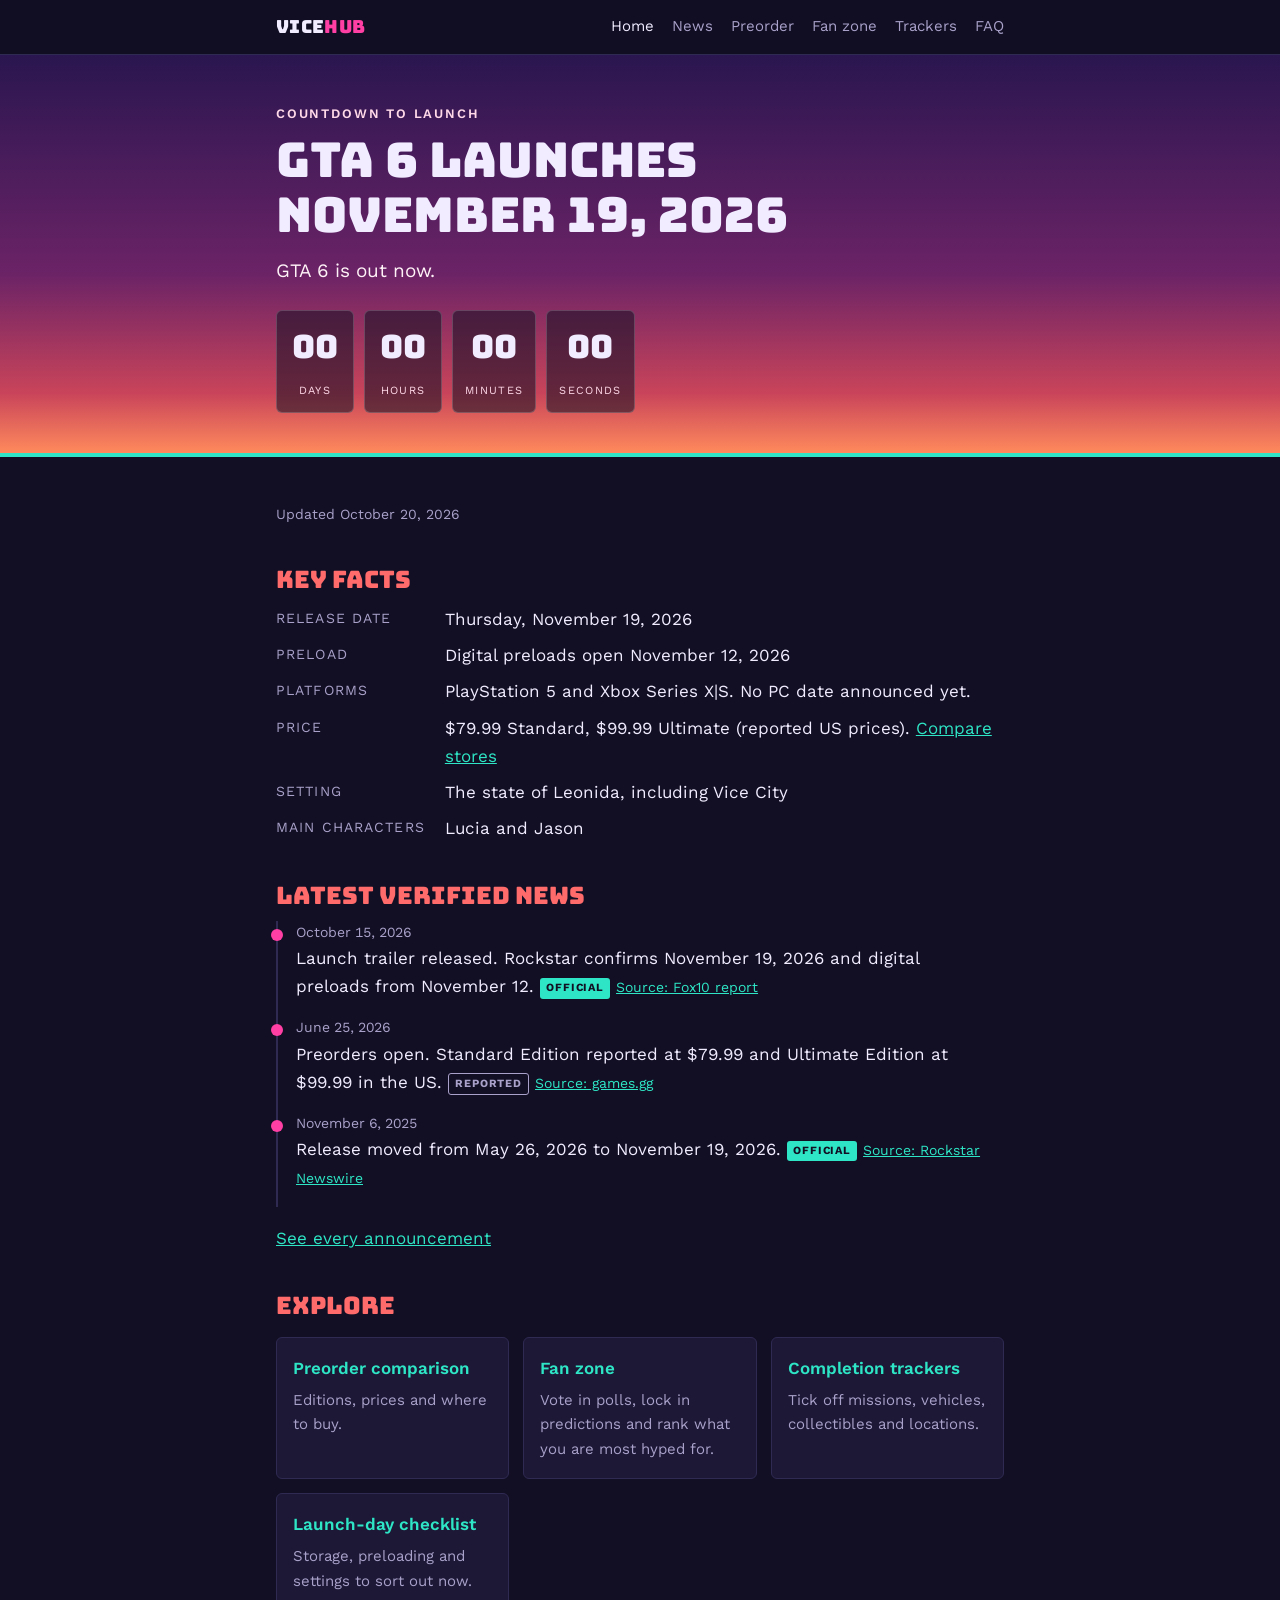
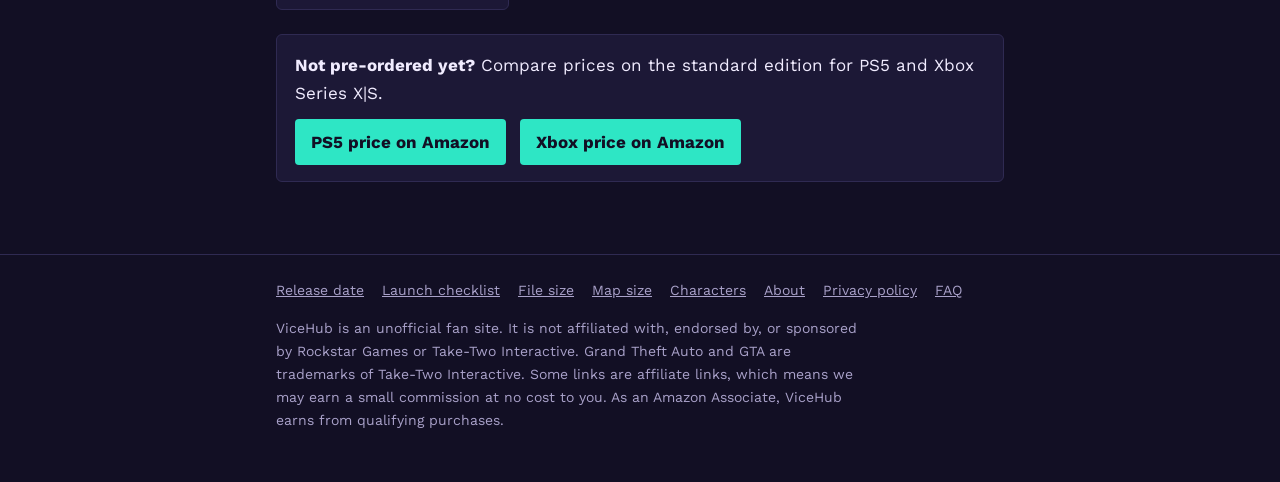
==== index.html @ 4356ebeb "Add AdSense code and ads.txt Co-Authored-By: Claude Opus 5.5 (1M context) <noreply@anthropic.com> Cl" ====
<!doctype html>
<html lang="en">
<head>
<meta charset="utf-8">
<meta name="viewport" content="width=device-width, initial-scale=1, viewport-fit=cover">
<title>GTA 6 Release Date Countdown & Launch Guide | ViceHub</title>
<meta name="description" content="GTA 6 releases November 19, 2026 on PS5 and Xbox Series X|S. Live countdown, verified news, preorder prices, fan polls and launch trackers.">
<link rel="canonical" href="https://vicehub.city/">
<meta property="og:title" content="GTA 6 Release Date Countdown & Launch Guide | ViceHub">
<meta property="og:description" content="GTA 6 releases November 19, 2026 on PS5 and Xbox Series X|S. Live countdown, verified news, preorder prices, fan polls and launch trackers.">
<meta property="og:type" content="website">
<link rel="preconnect" href="https://fonts.googleapis.com">
<link rel="stylesheet" href="https://fonts.googleapis.com/css2?family=Bungee&family=Work+Sans:wght@400;600;700&display=swap">
<link rel="stylesheet" href="style.css?v=2">
<script async src="https://pagead2.googlesyndication.com/pagead/js/adsbygoogle.js?client=ca-pub-5385328860791776" crossorigin="anonymous"></script>
</head>
<body>
<header class="top"><div class="wrap">
<a class="logo" href="index.html">Vice<span>Hub</span></a>
<nav class="nav" aria-label="Main"><a href="index.html" aria-current="page">Home</a><a href="news.html">News</a><a href="preorder.html">Preorder</a><a href="fan-zone.html">Fan zone</a><a href="trackers.html">Trackers</a><a href="faq.html">FAQ</a></nav>
</div></header>
<section class="hero"><div class="wrap">
<p class="eyebrow">Countdown to launch</p>
<h1>GTA 6 launches November 19, 2026</h1>
<p class="lede" id="cd-note">Release date, preload times, platforms and everything you should do before launch day, in one place.</p>
<ul class="countdown" aria-label="Time until launch">
<li><b id="cd-d">--</b><small>Days</small></li>
<li><b id="cd-h">--</b><small>Hours</small></li>
<li><b id="cd-m">--</b><small>Minutes</small></li>
<li><b id="cd-s">--</b><small>Seconds</small></li>
</ul>
</div></section><script>
(function () {
  var target = new Date(2026, 10, 19, 0, 0, 0); // Nov 19, 2026, midnight in the visitor's time zone
  var ids = ["d", "h", "m", "s"];
  function tick() {
    var left = Math.max(0, target - new Date());
    var v = [Math.floor(left / 864e5), Math.floor(left / 36e5) % 24, Math.floor(left / 6e4) % 60, Math.floor(left / 1e3) % 60];
    ids.forEach(function (id, i) { var el = document.getElementById("cd-" + id); if (el) el.textContent = String(v[i]).padStart(2, "0"); });
    if (left === 0) { var t = document.getElementById("cd-note"); if (t) t.textContent = "GTA 6 is out now."; }
  }
  tick(); setInterval(tick, 1000);
})();
</script>
<main><div class="wrap">
<p class="updated">Updated October 20, 2026</p>
<h2>Key facts</h2>
<dl class="facts">
<dt>Release date</dt><dd>Thursday, November 19, 2026</dd>
<dt>Preload</dt><dd>Digital preloads open November 12, 2026</dd>
<dt>Platforms</dt><dd>PlayStation 5 and Xbox Series X|S. No PC date announced yet.</dd>
<dt>Price</dt><dd>$79.99 Standard, $99.99 Ultimate (reported US prices). <a href="preorder.html">Compare stores</a></dd>
<dt>Setting</dt><dd>The state of Leonida, including Vice City</dd>
<dt>Main characters</dt><dd>Lucia and Jason</dd>
</dl>

<h2>Latest verified news</h2>
<ul class="timeline"><li><time datetime="2026-10-15">October 15, 2026</time>Launch trailer released. Rockstar confirms November 19, 2026 and digital preloads from November 12. <span class="tag tag-official">Official</span> <a class="src" href="https://www.fox10tv.com/2026/10/16/gta-6-locks-nov-19-release-date-after-delays/" rel="noopener">Source: Fox10 report</a></li><li><time datetime="2026-06-25">June 25, 2026</time>Preorders open. Standard Edition reported at $79.99 and Ultimate Edition at $99.99 in the US. <span class="tag tag-reported">Reported</span> <a class="src" href="https://games.gg/news/gta-6-release-date-preorder-ps5/" rel="noopener">Source: games.gg</a></li><li><time datetime="2025-11-06">November 6, 2025</time>Release moved from May 26, 2026 to November 19, 2026. <span class="tag tag-official">Official</span> <a class="src" href="https://www.rockstargames.com/newswire" rel="noopener">Source: Rockstar Newswire</a></li></ul>
<p><a href="news.html">See every announcement</a></p>
<h2>Explore</h2>
<ul class="cards">
<li><a href="preorder.html">Preorder comparison</a><p>Editions, prices and where to buy.</p></li>
<li><a href="fan-zone.html">Fan zone</a><p>Vote in polls, lock in predictions and rank what you are most hyped for.</p></li>
<li><a href="trackers.html">Completion trackers</a><p>Tick off missions, vehicles, collectibles and locations.</p></li>
<li><a href="launch-checklist.html">Launch-day checklist</a><p>Storage, preloading and settings to sort out now.</p></li>
</ul>
<aside class="affiliate">
<p><strong>Not pre-ordered yet?</strong> Compare prices on the standard edition for PS5 and Xbox Series X|S.</p>
<a class="btn" href="https://www.amazon.com/s?k=grand+theft+auto+vi+ps5&amp;tag=vicehub01-20" rel="sponsored nofollow noopener">PS5 price on Amazon</a>
<a class="btn" href="https://www.amazon.com/s?k=grand+theft+auto+vi+xbox+series+x&amp;tag=vicehub01-20" rel="sponsored nofollow noopener">Xbox price on Amazon</a>
</aside>
</div></main>
<footer><div class="wrap">
<nav aria-label="Footer"><a href="release-date.html">Release date</a><a href="launch-checklist.html">Launch checklist</a><a href="gta-6-file-size.html">File size</a><a href="gta-6-map-size.html">Map size</a><a href="gta-6-characters.html">Characters</a><a href="about.html">About</a><a href="privacy.html">Privacy policy</a><a href="faq.html">FAQ</a></nav>
<p>ViceHub is an unofficial fan site. It is not affiliated with, endorsed by, or sponsored by Rockstar Games or Take-Two Interactive. Grand Theft Auto and GTA are trademarks of Take-Two Interactive. Some links are affiliate links, which means we may earn a small commission at no cost to you. As an Amazon Associate, ViceHub earns from qualifying purchases.</p>
</div></footer>

</body>
</html>
---- style.css ----
/* Layout: one narrow reading column, a sticky top bar, a dusk-sky hero with a big countdown. */
:root {
  --night: #120f24;
  --panel: #1c1836;
  --line: #2f2a52;
  --text: #f1ecff;
  --muted: #a9a1c9;
  --sunset: #ff6b6b;
  --magenta: #ff3fa4;
  --palm: #2ee6c5;
  --display: "Bungee", "Arial Black", Impact, sans-serif;
  --body: "Work Sans", system-ui, -apple-system, "Segoe UI", sans-serif;
  color-scheme: dark;
}
* { box-sizing: border-box; }
html { -webkit-text-size-adjust: 100%; }
body {
  margin: 0;
  background: var(--night);
  color: var(--text);
  font: 17px/1.65 var(--body);
}
a { color: var(--palm); }
a:hover { color: var(--text); }
a:focus-visible, button:focus-visible { outline: 2px solid var(--palm); outline-offset: 3px; }
img { max-width: 100%; height: auto; }

.wrap {
  max-width: 760px;
  margin: 0 auto;
  padding-left: max(16px, env(safe-area-inset-left, 0px));
  padding-right: max(16px, env(safe-area-inset-right, 0px));
}

/* Top bar */
.top {
  position: sticky;
  top: env(safe-area-inset-top, 0px);
  z-index: 5;
  background: color-mix(in srgb, var(--night) 92%, transparent);
  backdrop-filter: blur(6px);
  border-bottom: 1px solid var(--line);
}
.top .wrap {
  display: flex; flex-wrap: wrap; align-items: center; justify-content: space-between;
  gap: 8px 20px; padding-block: 12px;
}
.logo { font-family: var(--display); font-size: 18px; color: var(--text); text-decoration: none; letter-spacing: .02em; }
.logo span { color: var(--magenta); }
.nav { display: flex; flex-wrap: wrap; gap: 4px 18px; font-size: 15px; }
.nav a { color: var(--muted); text-decoration: none; }
.nav a:hover, .nav a[aria-current="page"] { color: var(--text); }

/* Hero */
.hero {
  background: linear-gradient(180deg, #2a1650 0%, #6b2366 55%, #c9445a 85%, #ff8a5c 100%);
  border-bottom: 4px solid var(--palm);
}
.hero .wrap { padding-block: 48px 40px; }
.eyebrow { text-transform: uppercase; letter-spacing: .14em; font-size: 13px; font-weight: 600; color: #ffd9e8; margin: 0 0 8px; }
h1, h2, h3 { text-wrap: balance; line-height: 1.15; }
h1 { font-family: var(--display); font-weight: 400; font-size: clamp(30px, 6vw, 48px); margin: 0 0 12px; }
.hero p.lede { font-size: 19px; max-width: 34em; margin: 0 0 24px; color: #fff3f7; }

.countdown { display: flex; flex-wrap: wrap; gap: 10px; margin: 0; padding: 0; list-style: none; }
.countdown li {
  min-width: 78px; padding: 10px 12px; text-align: center;
  background: rgba(18, 15, 36, .55); border: 1px solid rgba(255, 255, 255, .18); border-radius: 6px;
}
.countdown b { display: block; font-family: var(--display); font-weight: 400; font-size: 32px; font-variant-numeric: tabular-nums; }
.countdown small { text-transform: uppercase; letter-spacing: .12em; font-size: 11px; color: #ffd9e8; }

/* Content */
main .wrap { padding-block: 32px 48px; }
main h2 { font-family: var(--display); font-weight: 400; font-size: 24px; color: var(--sunset); margin: 40px 0 12px; }
main h2:first-child { margin-top: 0; }
main h3 { font-size: 19px; margin: 24px 0 6px; }
p, li { max-width: 65ch; }
.updated { color: var(--muted); font-size: 14px; }

.facts { display: grid; grid-template-columns: max-content 1fr; gap: 8px 20px; margin: 0; }
.facts dt { color: var(--muted); font-size: 14px; text-transform: uppercase; letter-spacing: .08em; padding-top: 2px; }
.facts dd { margin: 0; min-width: 0; }
@media (max-width: 480px) { .facts { grid-template-columns: 1fr; gap: 2px; } .facts dd { margin-bottom: 10px; } }

.cards { display: grid; grid-template-columns: repeat(auto-fit, minmax(220px, 1fr)); gap: 14px; padding: 0; list-style: none; }
.cards li { background: var(--panel); border: 1px solid var(--line); border-radius: 6px; padding: 16px; min-width: 0; }
.cards a { font-weight: 600; text-decoration: none; }
.cards p { margin: 6px 0 0; color: var(--muted); font-size: 15px; }

.timeline { list-style: none; padding: 0; margin: 0; border-left: 2px solid var(--line); }
.timeline li { position: relative; padding: 0 0 16px 18px; }
.timeline li::before { content: ""; position: absolute; left: -7px; top: 8px; width: 12px; height: 12px; border-radius: 50%; background: var(--magenta); }
.timeline time { display: block; font-size: 14px; color: var(--muted); font-variant-numeric: tabular-nums; }

.check { list-style: none; padding: 0; }
.check li { padding-left: 30px; position: relative; margin-bottom: 10px; }
.check li::before { content: ""; position: absolute; left: 0; top: 5px; width: 16px; height: 16px; border: 2px solid var(--palm); border-radius: 3px; }

/* Ad and affiliate slots: replace the inner text with your ad code or links. */
.ad {
  margin: 28px 0; padding: 18px; text-align: center; font-size: 13px; color: var(--muted);
  border: 1px dashed var(--line); border-radius: 6px; min-height: 90px;
  display: flex; align-items: center; justify-content: center;
}
.affiliate { background: var(--panel); border: 1px solid var(--line); border-radius: 6px; padding: 16px 18px; margin: 24px 0; }
.affiliate p { margin: 0 0 6px; }
.affiliate small { color: var(--muted); }
.btn {
  display: inline-block; margin-top: 6px; padding: 9px 16px; border-radius: 4px;
  background: var(--palm); color: var(--night); font-weight: 700; text-decoration: none;
}
.btn:hover { background: var(--text); color: var(--night); }

details { border-bottom: 1px solid var(--line); padding: 12px 0; }
summary { cursor: pointer; font-weight: 600; }
details p { margin: 8px 0 0; }

footer { border-top: 1px solid var(--line); color: var(--muted); font-size: 14px; }
footer .wrap { padding-block: 24px 36px; }
footer nav { display: flex; flex-wrap: wrap; gap: 4px 18px; margin-bottom: 10px; }
footer a { color: var(--muted); }

@media (prefers-reduced-motion: reduce) { * { scroll-behavior: auto !important; transition: none !important; } }

/* News tags */
.tag { display: inline-block; font-size: 11px; font-weight: 700; text-transform: uppercase; letter-spacing: .08em; padding: 1px 6px; border-radius: 3px; vertical-align: 1px; }
.tag-official { background: var(--palm); color: var(--night); }
.tag-reported { border: 1px solid var(--muted); color: var(--muted); }
.src { font-size: 14px; }

/* Tables */
.table-scroll { overflow-x: auto; margin: 0 0 12px; }
table { width: 100%; border-collapse: collapse; font-size: 16px; }
th, td { text-align: left; padding: 10px 12px 10px 0; border-bottom: 1px solid var(--line); vertical-align: top; }
thead th { color: var(--muted); font-size: 13px; text-transform: uppercase; letter-spacing: .08em; }
.num { font-variant-numeric: tabular-nums; }
.btn-sm { margin: 0; padding: 6px 12px; font-size: 14px; white-space: nowrap; }
.note { color: var(--muted); font-size: 14px; }
.sr { position: absolute; width: 1px; height: 1px; overflow: hidden; clip: rect(0 0 0 0); white-space: nowrap; }

/* Fan zone */
.stack { display: grid; gap: 14px; }
.panel { background: var(--panel); border: 1px solid var(--line); border-radius: 6px; padding: 16px 18px; margin: 0; min-width: 0; }
.poll legend { font-weight: 700; padding: 0 4px; }
.choice { position: relative; display: flex; align-items: center; gap: 10px; padding: 8px 10px; border-radius: 4px; overflow: hidden; }
.choice label { flex: 1; cursor: pointer; position: relative; z-index: 1; }
.choice input { position: relative; z-index: 1; accent-color: var(--magenta); width: 18px; height: 18px; }
.choice .pct { position: relative; z-index: 1; color: var(--muted); font-size: 14px; }
.choice .bar { position: absolute; inset: 0 auto 0 0; width: var(--w); background: color-mix(in srgb, var(--magenta) 22%, transparent); }
form.panel label { font-weight: 600; }
input[type="number"], input[type="search"], select {
  font: inherit; color: var(--text); background: var(--night); border: 1px solid var(--line); border-radius: 4px; padding: 8px 10px; width: 100%; max-width: 360px;
}
input[type="range"] { width: 100%; max-width: 360px; accent-color: var(--magenta); }
button.btn { border: 0; cursor: pointer; font: inherit; font-weight: 700; justify-self: start; }
.rank { padding: 0; list-style: none; counter-reset: r; display: grid; gap: 8px; }
.rank li { counter-increment: r; display: flex; align-items: center; gap: 8px; background: var(--panel); border: 1px solid var(--line); border-radius: 6px; padding: 8px 10px; }
.rank li::before { content: counter(r); font-family: var(--display); color: var(--sunset); width: 1.6em; text-align: center; }
.rank-name { flex: 1; min-width: 0; }
.rank button { font: inherit; background: var(--night); color: var(--text); border: 1px solid var(--line); border-radius: 4px; width: 36px; height: 32px; cursor: pointer; }
.rank button:disabled { opacity: .35; cursor: default; }

/* Trackers */
.tabs { display: flex; flex-wrap: wrap; gap: 8px; margin: 8px 0 14px; }
.tabs button { font: inherit; font-size: 15px; background: var(--panel); color: var(--muted); border: 1px solid var(--line); border-radius: 4px; padding: 7px 12px; cursor: pointer; }
.tabs button[aria-selected="true"] { color: var(--night); background: var(--palm); border-color: var(--palm); font-weight: 700; }
.progress { height: 10px; background: var(--panel); border-radius: 5px; overflow: hidden; margin-top: 8px; }
.progress span { display: block; height: 100%; width: var(--w); background: linear-gradient(90deg, var(--magenta), var(--sunset)); }
.tlist { list-style: none; padding: 0; display: grid; gap: 6px; }
.tlist li { display: flex; gap: 12px; align-items: flex-start; padding: 10px 0; border-bottom: 1px solid var(--line); }
.tlist input { margin-top: 5px; width: 18px; height: 18px; accent-color: var(--palm); flex: none; }
.tlist label { cursor: pointer; min-width: 0; }
.tlist small { color: var(--muted); }
.tlist input:checked + label strong { text-decoration: line-through; color: var(--muted); }
.empty p { margin: 6px 0 0; color: var(--muted); }
#t-search { margin-bottom: 8px; }
.affiliate .btn { margin-right: 8px; }
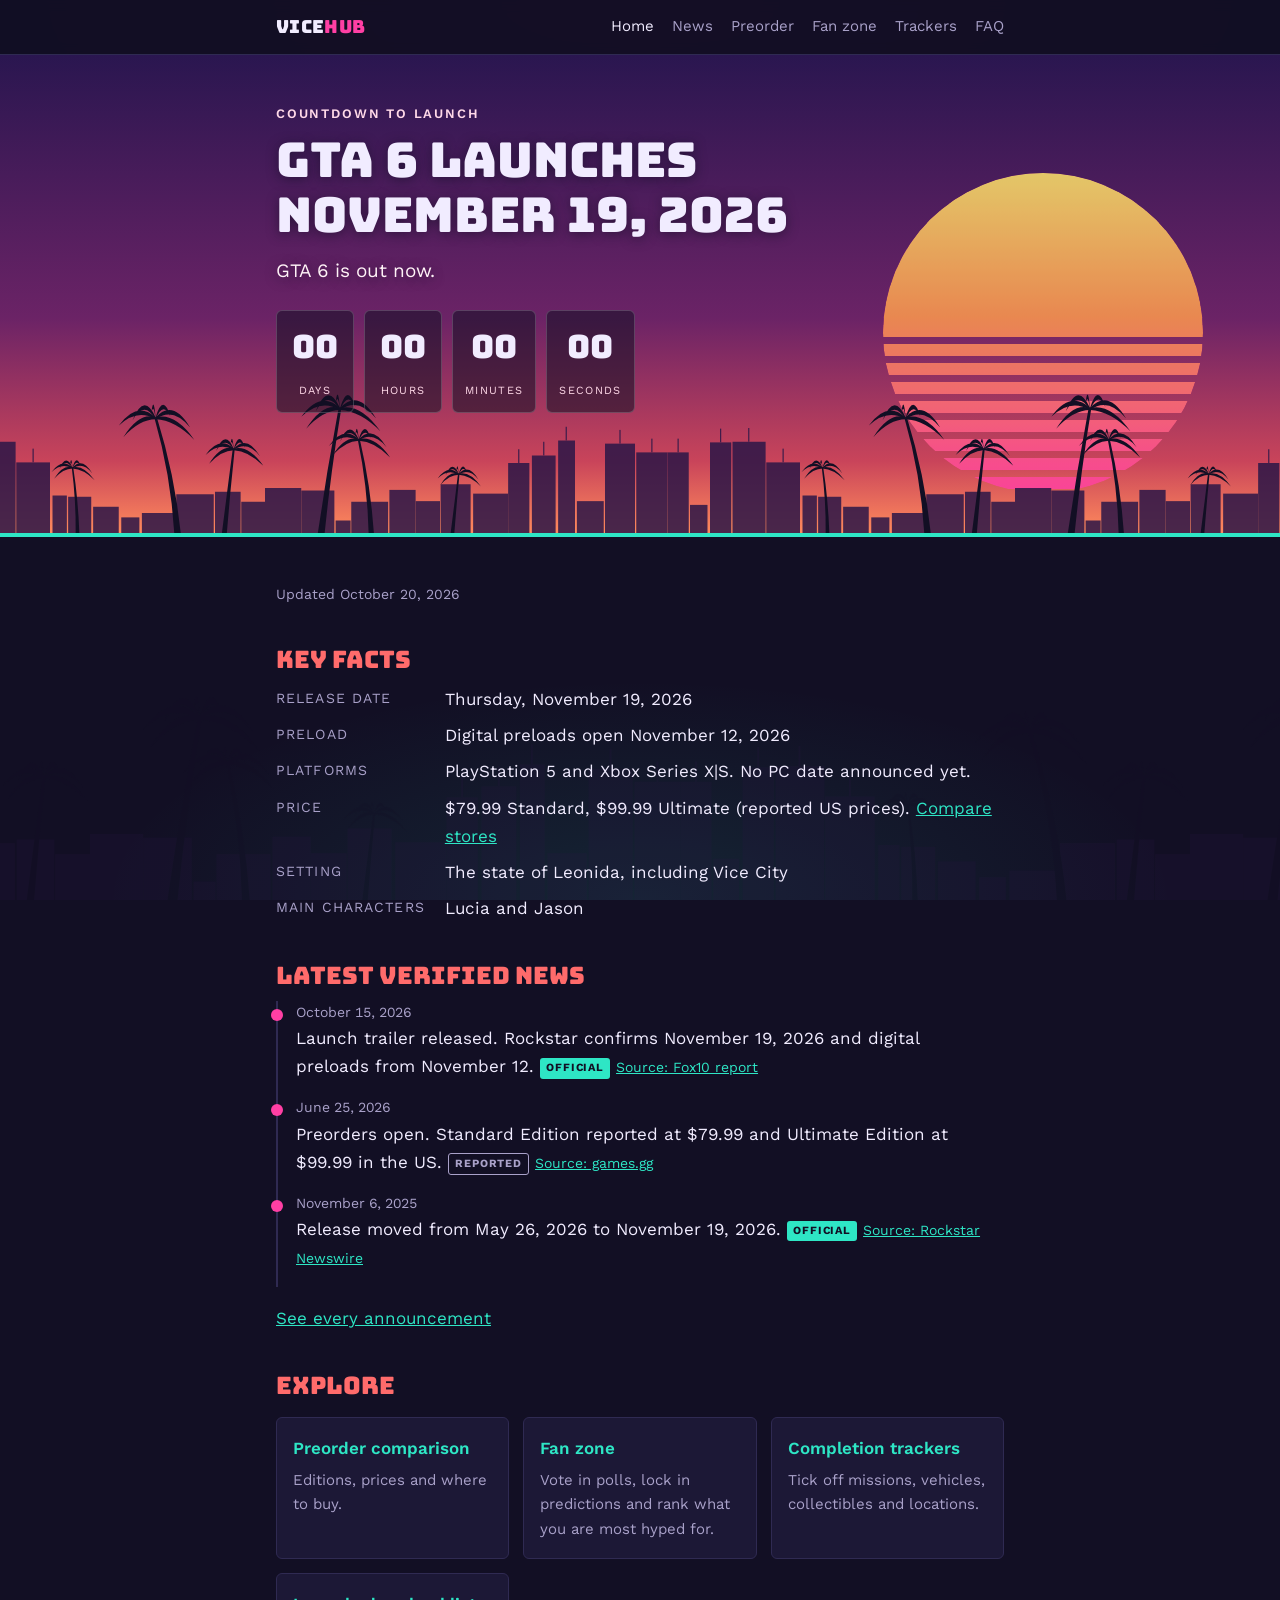
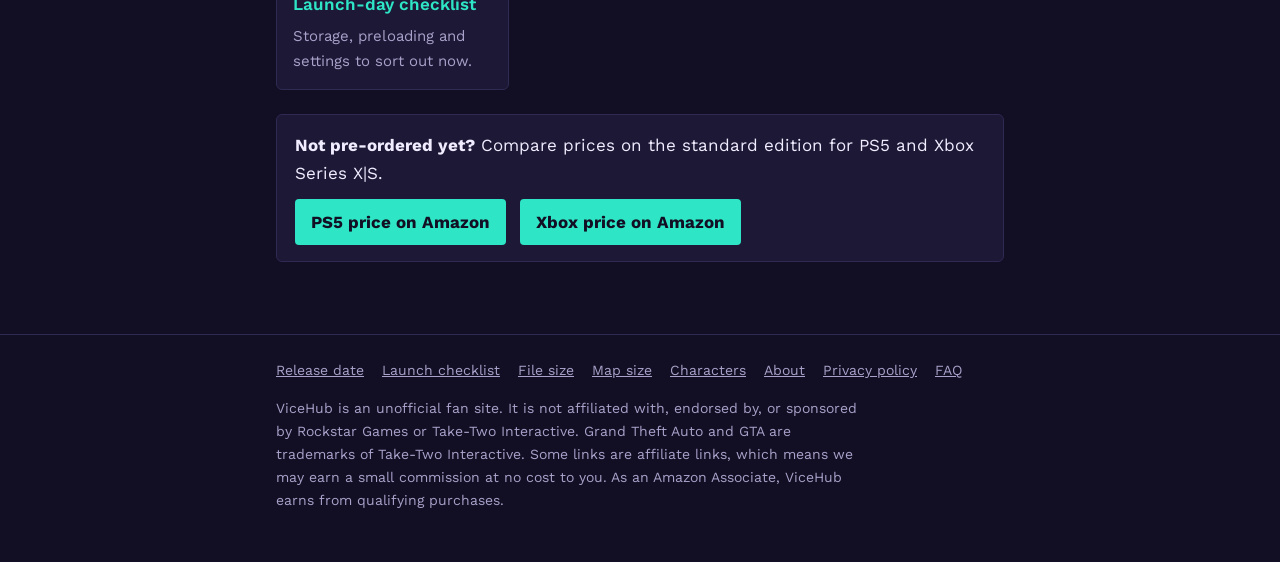
==== commit 9ebdfcdf: "Add Vice City style backdrop: neon sun, skyline and palm silhouettes Co-Authored-By: Claude Opus 5.5" ====
--- a/index.html
+++ b/index.html
@@ -11,7 +11,7 @@
 <meta property="og:type" content="website">
 <link rel="preconnect" href="https://fonts.googleapis.com">
 <link rel="stylesheet" href="https://fonts.googleapis.com/css2?family=Bungee&family=Work+Sans:wght@400;600;700&display=swap">
-<link rel="stylesheet" href="style.css?v=2">
+<link rel="stylesheet" href="style.css?v=3">
 <script async src="https://pagead2.googlesyndication.com/pagead/js/adsbygoogle.js?client=ca-pub-5385328860791776" crossorigin="anonymous"></script>
 </head>
 <body>
--- a/style.css
+++ b/style.css
@@ -176,3 +176,32 @@
 .empty p { margin: 6px 0 0; color: var(--muted); }
 #t-search { margin-bottom: 8px; }
 .affiliate .btn { margin-right: 8px; }
+
+/* Vice City backdrop: original striped sunset sun, skyline and palm silhouettes (scene.svg). */
+body {
+  background:
+    radial-gradient(ellipse 80% 40% at 50% 0%, rgba(255, 63, 164, .16), transparent 70%),
+    radial-gradient(ellipse 60% 35% at 50% 100%, rgba(46, 230, 197, .10), transparent 70%),
+    var(--night);
+  background-attachment: fixed;
+}
+body::after {
+  content: ""; position: fixed; inset: auto 0 0 0; height: 220px; z-index: -1; pointer-events: none;
+  background: url("scene.svg?v=1") center bottom / auto 100% repeat-x; opacity: .22;
+}
+.hero { position: relative; overflow: hidden; isolation: isolate; }
+.hero::before {
+  content: ""; position: absolute; z-index: -1; right: 6%; bottom: 40px;
+  width: min(42vw, 320px); aspect-ratio: 1; border-radius: 50%;
+  background: linear-gradient(180deg, #ffe56b 0%, #ff9a4d 45%, #ff3fa4 100%);
+  -webkit-mask: linear-gradient(#000 50%, transparent 50%), repeating-linear-gradient(180deg, #000 0 12px, transparent 12px 19px);
+  mask: linear-gradient(#000 50%, transparent 50%), repeating-linear-gradient(180deg, #000 0 12px, transparent 12px 19px);
+  opacity: .85; filter: drop-shadow(0 0 40px rgba(255, 63, 164, .6));
+}
+.hero::after {
+  content: ""; position: absolute; z-index: -1; inset: auto 0 0 0; height: 150px; pointer-events: none;
+  background: url("scene.svg?v=1") center bottom / auto 100% repeat-x;
+}
+.hero .wrap { position: relative; padding-bottom: 120px; }
+.hero h1, .hero p.lede { text-shadow: 0 2px 12px rgba(18, 15, 36, .55); }
+@media (max-width: 600px) { .hero::after { height: 110px; } .hero .wrap { padding-bottom: 90px; } .hero::before { bottom: 30px; } }
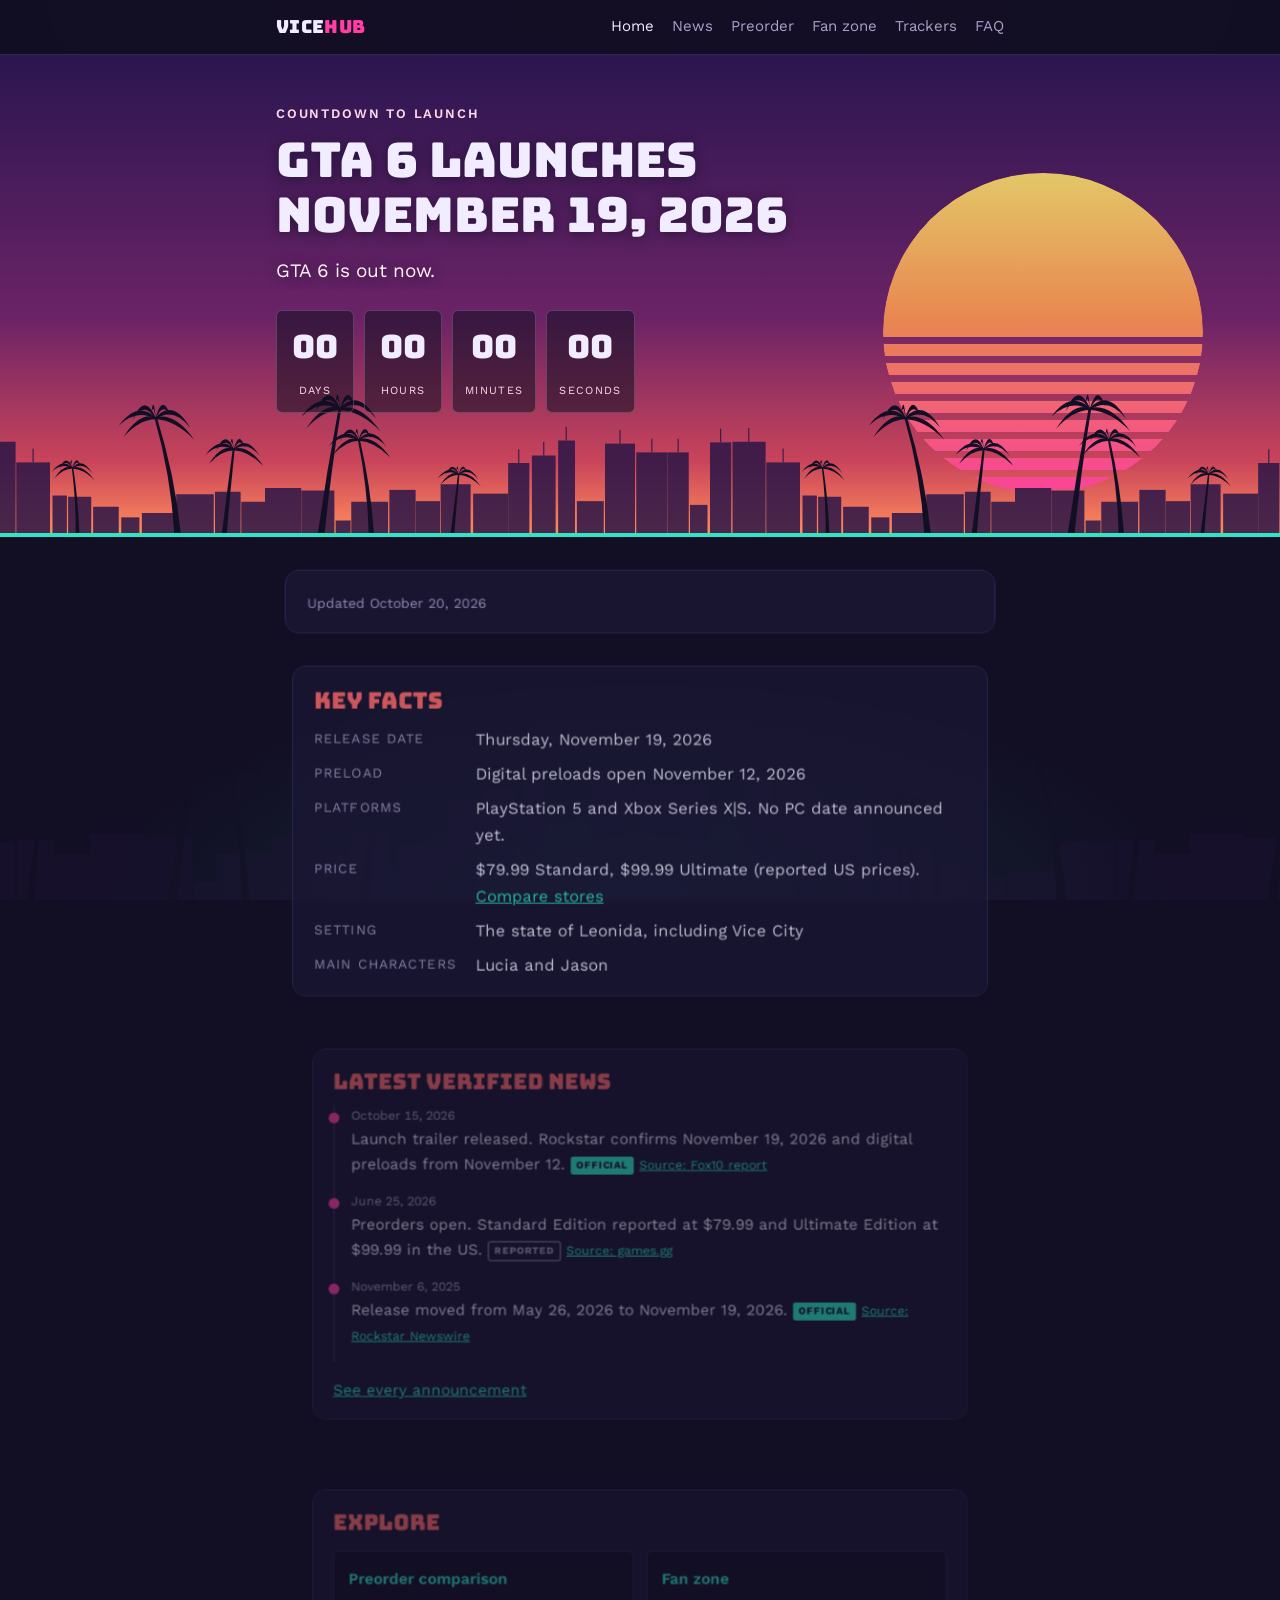
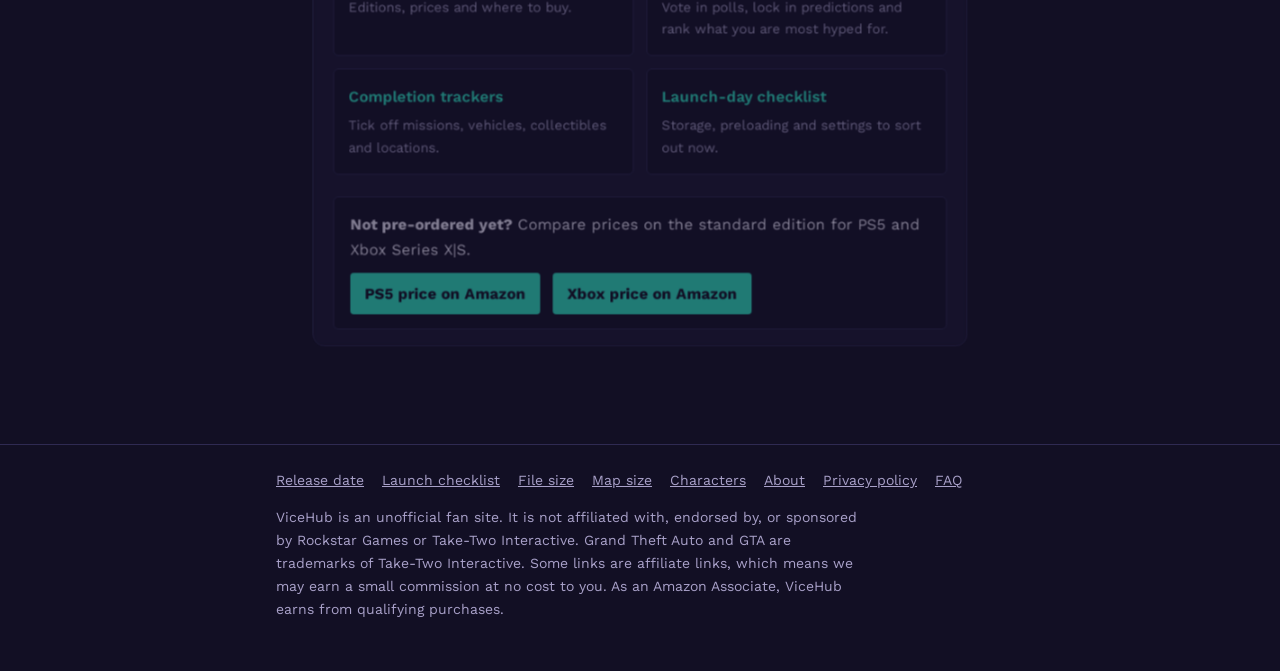
==== commit 059e6682: "Wrap sections in boxes that scale with scroll position Co-Authored-By: Claude Opus 5.5 (1M context) " ====
--- a/index.html
+++ b/index.html
@@ -11,7 +11,7 @@
 <meta property="og:type" content="website">
 <link rel="preconnect" href="https://fonts.googleapis.com">
 <link rel="stylesheet" href="https://fonts.googleapis.com/css2?family=Bungee&family=Work+Sans:wght@400;600;700&display=swap">
-<link rel="stylesheet" href="style.css?v=3">
+<link rel="stylesheet" href="style.css?v=4">
 <script async src="https://pagead2.googlesyndication.com/pagead/js/adsbygoogle.js?client=ca-pub-5385328860791776" crossorigin="anonymous"></script>
 </head>
 <body>
@@ -43,7 +43,10 @@
 })();
 </script>
 <main><div class="wrap">
+<section class="box">
 <p class="updated">Updated October 20, 2026</p>
+</section>
+<section class="box">
 <h2>Key facts</h2>
 <dl class="facts">
 <dt>Release date</dt><dd>Thursday, November 19, 2026</dd>
@@ -53,10 +56,13 @@
 <dt>Setting</dt><dd>The state of Leonida, including Vice City</dd>
 <dt>Main characters</dt><dd>Lucia and Jason</dd>
 </dl>
-
+</section>
+<section class="box">
 <h2>Latest verified news</h2>
 <ul class="timeline"><li><time datetime="2026-10-15">October 15, 2026</time>Launch trailer released. Rockstar confirms November 19, 2026 and digital preloads from November 12. <span class="tag tag-official">Official</span> <a class="src" href="https://www.fox10tv.com/2026/10/16/gta-6-locks-nov-19-release-date-after-delays/" rel="noopener">Source: Fox10 report</a></li><li><time datetime="2026-06-25">June 25, 2026</time>Preorders open. Standard Edition reported at $79.99 and Ultimate Edition at $99.99 in the US. <span class="tag tag-reported">Reported</span> <a class="src" href="https://games.gg/news/gta-6-release-date-preorder-ps5/" rel="noopener">Source: games.gg</a></li><li><time datetime="2025-11-06">November 6, 2025</time>Release moved from May 26, 2026 to November 19, 2026. <span class="tag tag-official">Official</span> <a class="src" href="https://www.rockstargames.com/newswire" rel="noopener">Source: Rockstar Newswire</a></li></ul>
 <p><a href="news.html">See every announcement</a></p>
+</section>
+<section class="box">
 <h2>Explore</h2>
 <ul class="cards">
 <li><a href="preorder.html">Preorder comparison</a><p>Editions, prices and where to buy.</p></li>
@@ -69,11 +75,13 @@
 <a class="btn" href="https://www.amazon.com/s?k=grand+theft+auto+vi+ps5&amp;tag=vicehub01-20" rel="sponsored nofollow noopener">PS5 price on Amazon</a>
 <a class="btn" href="https://www.amazon.com/s?k=grand+theft+auto+vi+xbox+series+x&amp;tag=vicehub01-20" rel="sponsored nofollow noopener">Xbox price on Amazon</a>
 </aside>
+</section>
 </div></main>
 <footer><div class="wrap">
 <nav aria-label="Footer"><a href="release-date.html">Release date</a><a href="launch-checklist.html">Launch checklist</a><a href="gta-6-file-size.html">File size</a><a href="gta-6-map-size.html">Map size</a><a href="gta-6-characters.html">Characters</a><a href="about.html">About</a><a href="privacy.html">Privacy policy</a><a href="faq.html">FAQ</a></nav>
 <p>ViceHub is an unofficial fan site. It is not affiliated with, endorsed by, or sponsored by Rockstar Games or Take-Two Interactive. Grand Theft Auto and GTA are trademarks of Take-Two Interactive. Some links are affiliate links, which means we may earn a small commission at no cost to you. As an Amazon Associate, ViceHub earns from qualifying purchases.</p>
 </div></footer>
+<script src="box.js?v=1"></script>
 
 </body>
 </html>
--- a/style.css
+++ b/style.css
@@ -205,3 +205,18 @@
 .hero .wrap { position: relative; padding-bottom: 120px; }
 .hero h1, .hero p.lede { text-shadow: 0 2px 12px rgba(18, 15, 36, .55); }
 @media (max-width: 600px) { .hero::after { height: 110px; } .hero .wrap { padding-bottom: 90px; } .hero::before { bottom: 30px; } }
+
+/* Animated section boxes (box.js scales them by distance from the middle of the screen). */
+.box {
+  background: color-mix(in srgb, var(--panel) 88%, transparent);
+  border: 1px solid var(--line); border-radius: 14px;
+  padding: 22px 22px 18px; margin: 0 0 24px;
+  transform-origin: center; will-change: transform, opacity;
+  transition: transform .25s ease-out, opacity .25s ease-out, box-shadow .4s, border-color .4s;
+  backdrop-filter: blur(3px);
+}
+.box.near { border-color: color-mix(in srgb, var(--magenta) 55%, var(--line)); box-shadow: 0 0 0 1px rgba(255, 63, 164, .25), 0 10px 40px rgba(255, 63, 164, .18); }
+.box > :first-child { margin-top: 0; }
+.box > :last-child { margin-bottom: 0; }
+.box .cards li, .box .panel, .box .affiliate { background: color-mix(in srgb, var(--night) 70%, transparent); }
+@media (max-width: 600px) { .box { padding: 18px 16px 14px; margin-bottom: 18px; } }
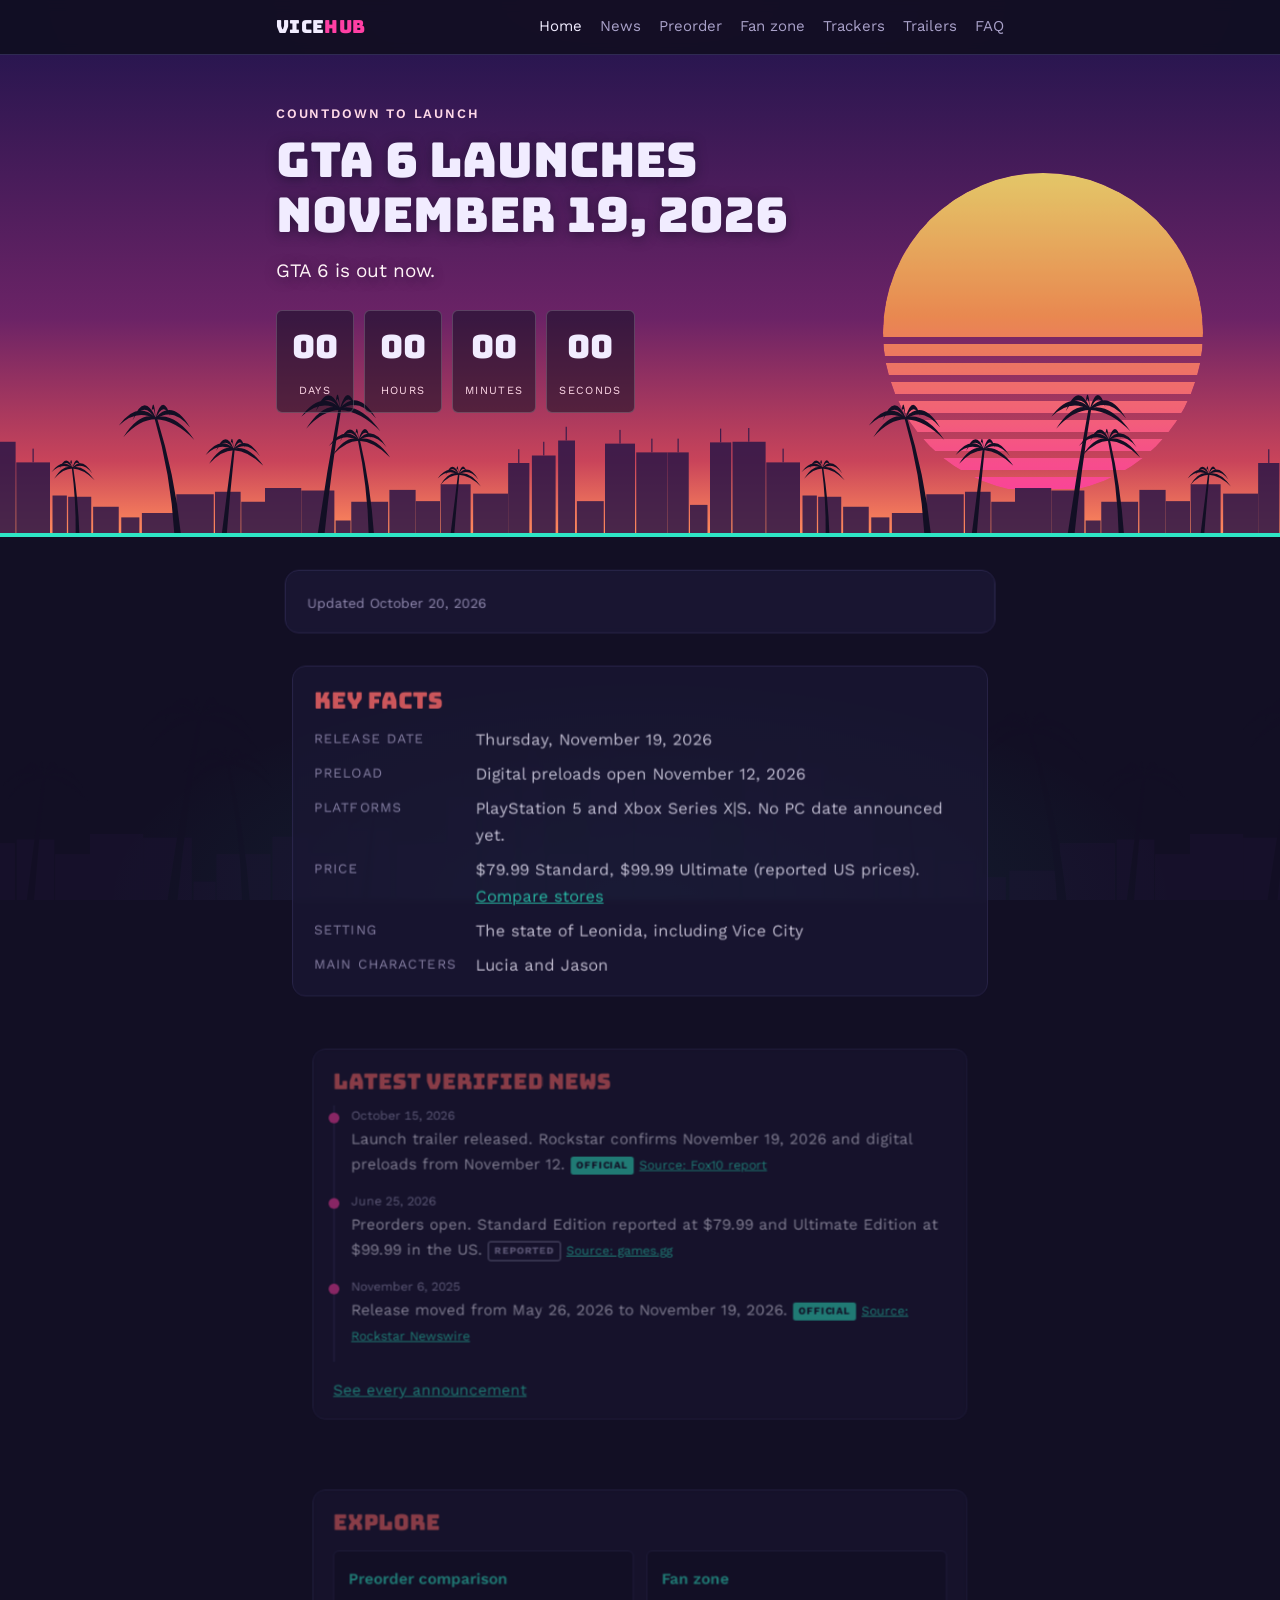
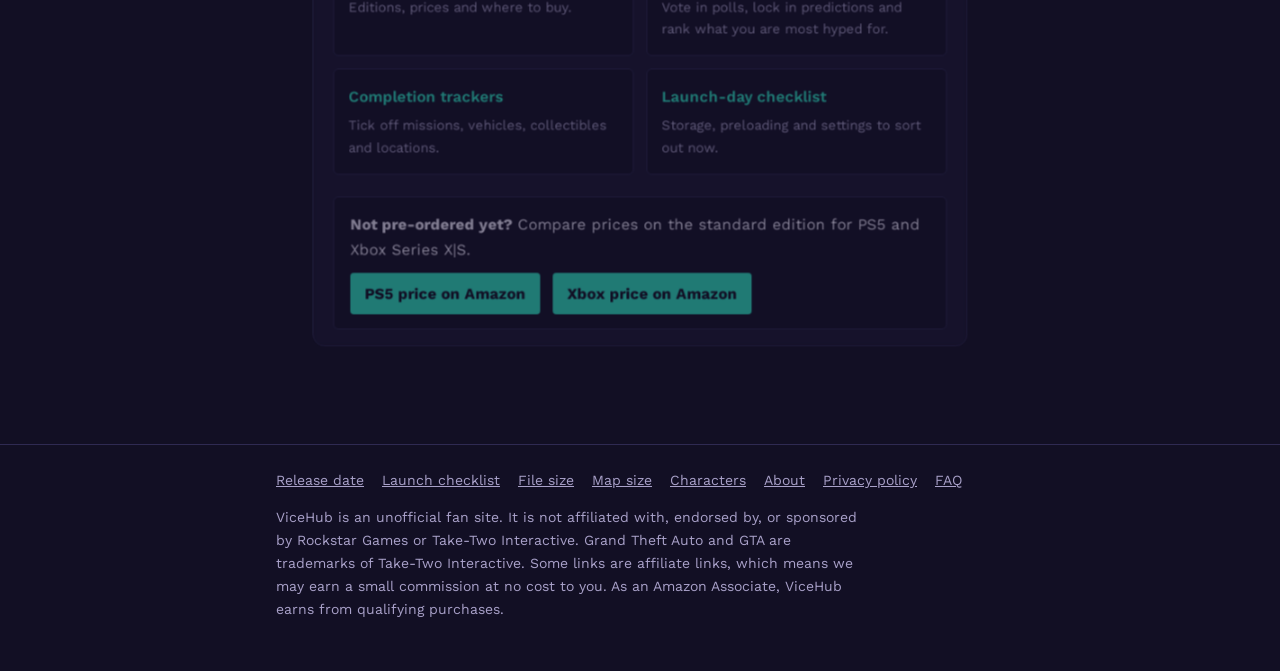
==== commit 217164a1: "Add official trailers page with Rockstar YouTube embeds Co-Authored-By: Claude Opus 5.5 (1M context)" ====
--- a/index.html
+++ b/index.html
@@ -11,13 +11,13 @@
 <meta property="og:type" content="website">
 <link rel="preconnect" href="https://fonts.googleapis.com">
 <link rel="stylesheet" href="https://fonts.googleapis.com/css2?family=Bungee&family=Work+Sans:wght@400;600;700&display=swap">
-<link rel="stylesheet" href="style.css?v=4">
+<link rel="stylesheet" href="style.css?v=5">
 <script async src="https://pagead2.googlesyndication.com/pagead/js/adsbygoogle.js?client=ca-pub-5385328860791776" crossorigin="anonymous"></script>
 </head>
 <body>
 <header class="top"><div class="wrap">
 <a class="logo" href="index.html">Vice<span>Hub</span></a>
-<nav class="nav" aria-label="Main"><a href="index.html" aria-current="page">Home</a><a href="news.html">News</a><a href="preorder.html">Preorder</a><a href="fan-zone.html">Fan zone</a><a href="trackers.html">Trackers</a><a href="faq.html">FAQ</a></nav>
+<nav class="nav" aria-label="Main"><a href="index.html" aria-current="page">Home</a><a href="news.html">News</a><a href="preorder.html">Preorder</a><a href="fan-zone.html">Fan zone</a><a href="trackers.html">Trackers</a><a href="trailers.html">Trailers</a><a href="faq.html">FAQ</a></nav>
 </div></header>
 <section class="hero"><div class="wrap">
 <p class="eyebrow">Countdown to launch</p>
--- a/style.css
+++ b/style.css
@@ -220,3 +220,5 @@
 .box > :last-child { margin-bottom: 0; }
 .box .cards li, .box .panel, .box .affiliate { background: color-mix(in srgb, var(--night) 70%, transparent); }
 @media (max-width: 600px) { .box { padding: 18px 16px 14px; margin-bottom: 18px; } }
+.video { position: relative; aspect-ratio: 16 / 9; border-radius: 10px; overflow: hidden; background: #000; margin: 10px 0 12px; }
+.video iframe { position: absolute; inset: 0; width: 100%; height: 100%; border: 0; }
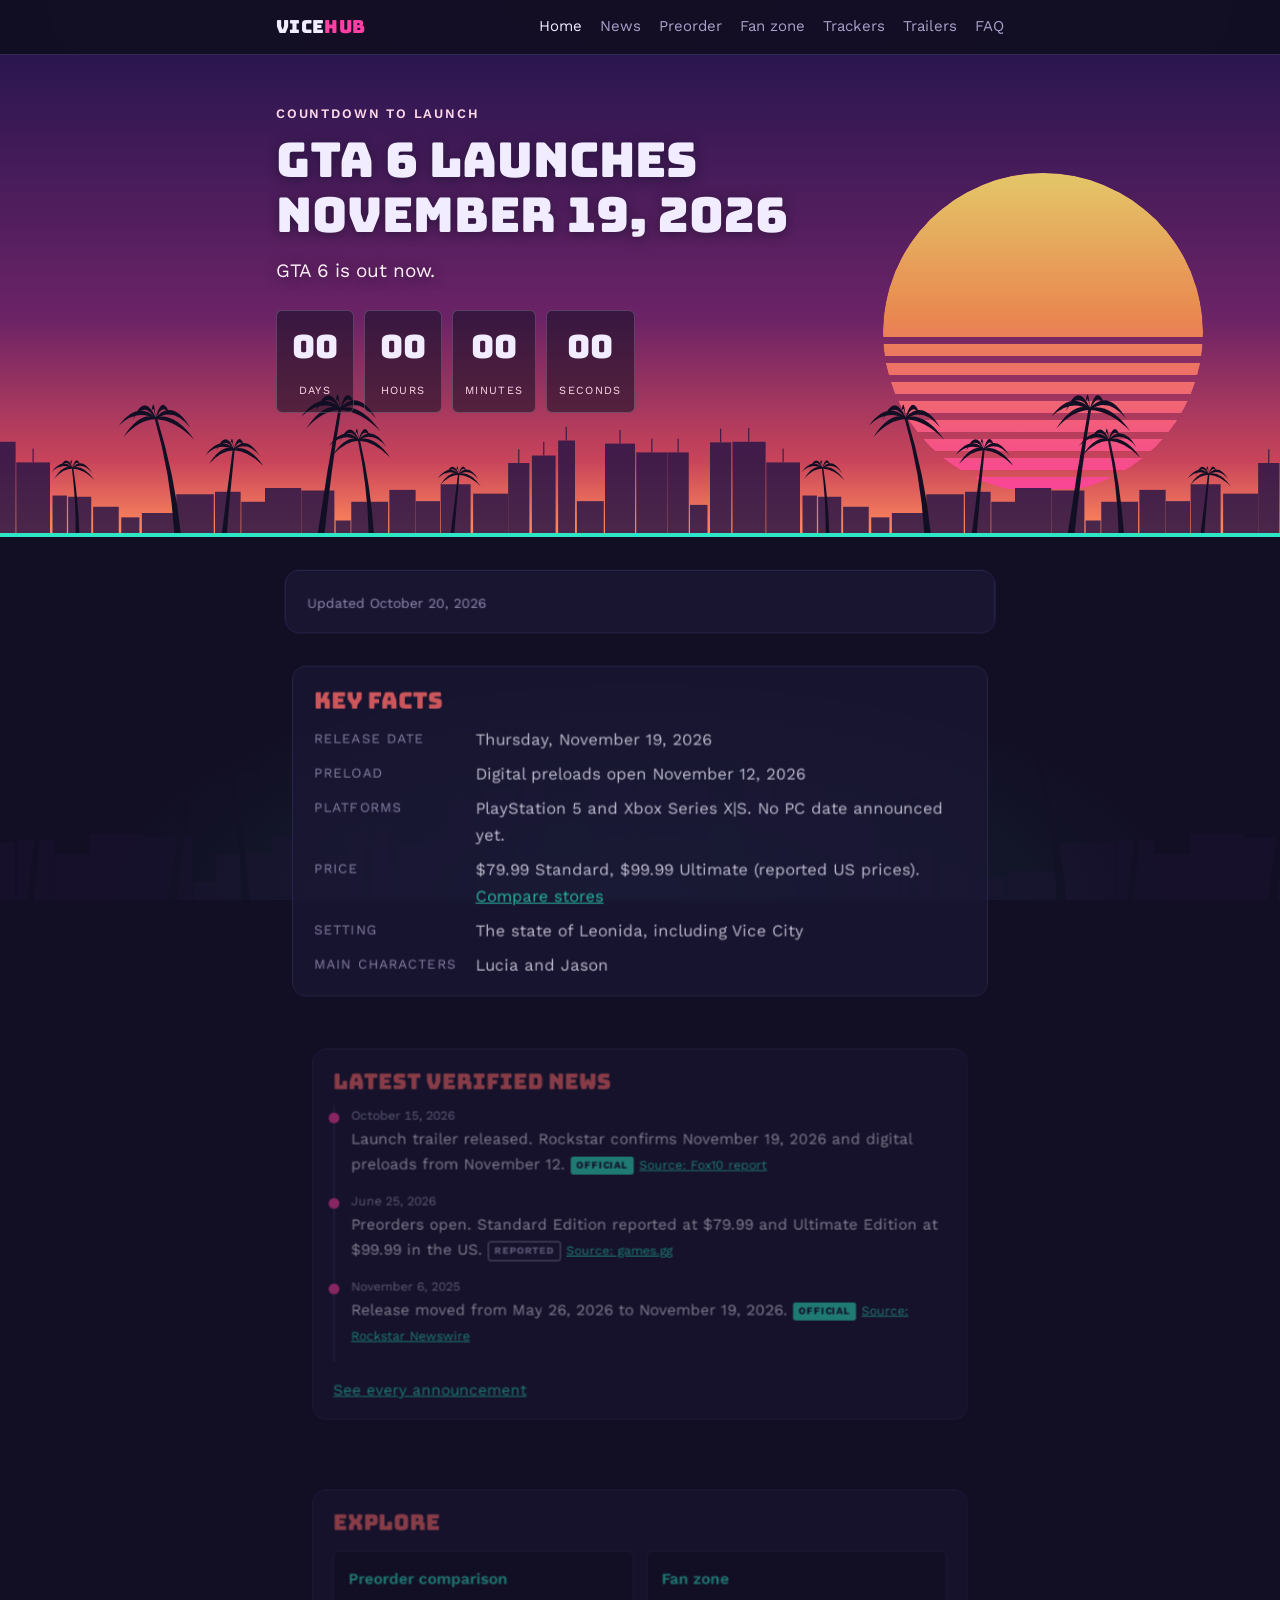
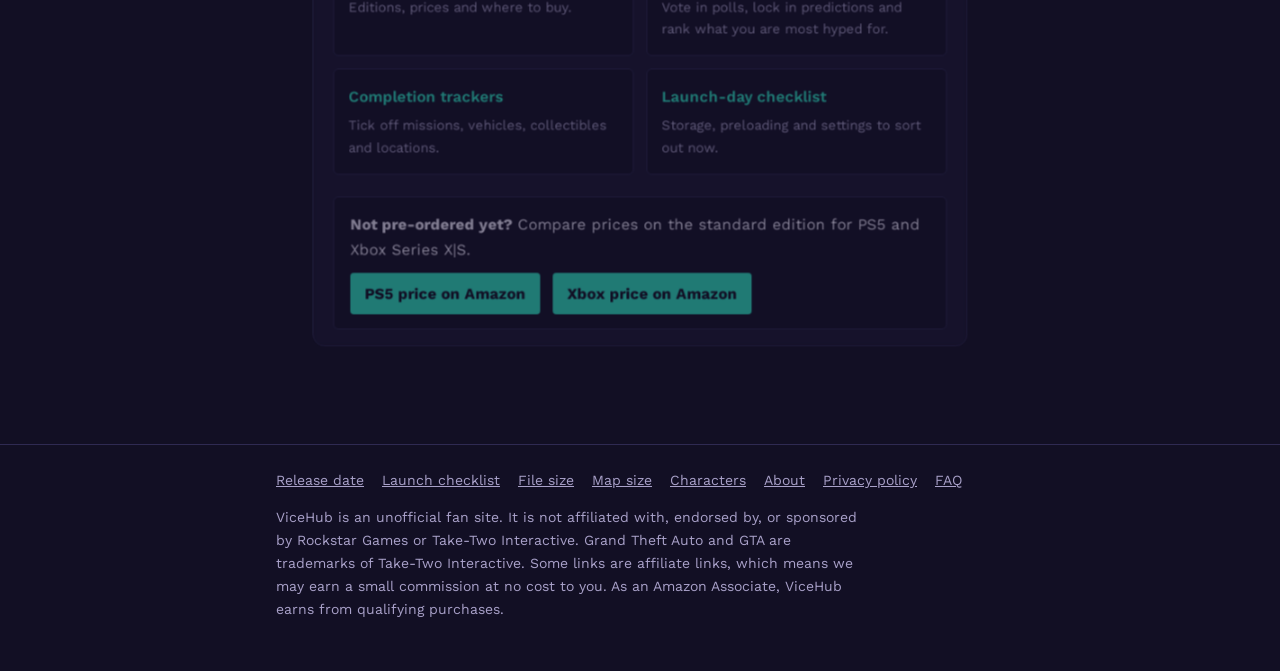
==== commit 94911299: "Move the homepage ad out of the header area and place one ad per page The ad unit sat above the logo" ====
--- a/index.html
+++ b/index.html
@@ -11,7 +11,7 @@
 <meta property="og:type" content="website">
 <link rel="preconnect" href="https://fonts.googleapis.com">
 <link rel="stylesheet" href="https://fonts.googleapis.com/css2?family=Bungee&family=Work+Sans:wght@400;600;700&display=swap">
-<link rel="stylesheet" href="style.css?v=5">
+<link rel="stylesheet" href="style.css?v=7">
 <script async src="https://pagead2.googlesyndication.com/pagead/js/adsbygoogle.js?client=ca-pub-5385328860791776" crossorigin="anonymous"></script>
 </head>
 <body>
@@ -57,6 +57,16 @@
 <dt>Main characters</dt><dd>Lucia and Jason</dd>
 </dl>
 </section>
+<aside class="ad-slot" aria-label="Advertisement">
+<span class="ad-label">Advertisement</span>
+<ins class="adsbygoogle"
+     style="display:block"
+     data-ad-format="fluid"
+     data-ad-layout-key="-fb+5w+4e-db+86"
+     data-ad-client="ca-pub-5385328860791776"
+     data-ad-slot="5319581684"></ins>
+<script>(adsbygoogle = window.adsbygoogle || []).push({});</script>
+</aside>
 <section class="box">
 <h2>Latest verified news</h2>
 <ul class="timeline"><li><time datetime="2026-10-15">October 15, 2026</time>Launch trailer released. Rockstar confirms November 19, 2026 and digital preloads from November 12. <span class="tag tag-official">Official</span> <a class="src" href="https://www.fox10tv.com/2026/10/16/gta-6-locks-nov-19-release-date-after-delays/" rel="noopener">Source: Fox10 report</a></li><li><time datetime="2026-06-25">June 25, 2026</time>Preorders open. Standard Edition reported at $79.99 and Ultimate Edition at $99.99 in the US. <span class="tag tag-reported">Reported</span> <a class="src" href="https://games.gg/news/gta-6-release-date-preorder-ps5/" rel="noopener">Source: games.gg</a></li><li><time datetime="2025-11-06">November 6, 2025</time>Release moved from May 26, 2026 to November 19, 2026. <span class="tag tag-official">Official</span> <a class="src" href="https://www.rockstargames.com/newswire" rel="noopener">Source: Rockstar Newswire</a></li></ul>
--- a/style.css
+++ b/style.css
@@ -103,6 +103,21 @@
   border: 1px dashed var(--line); border-radius: 6px; min-height: 90px;
   display: flex; align-items: center; justify-content: center;
 }
+/* In-content ad unit: one AdSense slot per page, placed between content boxes.
+   Until AdSense reports a filled unit, the slot takes no room and hides its
+   label, so unfilled inventory (ad blockers, unapproved domain) leaves no gap. */
+.ad-slot { margin: 0; text-align: center; }
+.ad-slot .ad-label {
+  display: none; font-size: 11px; letter-spacing: .14em; text-transform: uppercase;
+  color: var(--muted); margin: 0 0 6px;
+}
+.ad-slot ins { display: block; width: 100%; }
+.ad-slot:has(ins[data-ad-status="filled"]) { margin: 0 0 24px; }
+.ad-slot:has(ins[data-ad-status="filled"]) .ad-label { display: block; }
+@media (max-width: 600px) {
+  .ad-slot:has(ins[data-ad-status="filled"]) { margin-bottom: 18px; }
+}
+
 .affiliate { background: var(--panel); border: 1px solid var(--line); border-radius: 6px; padding: 16px 18px; margin: 24px 0; }
 .affiliate p { margin: 0 0 6px; }
 .affiliate small { color: var(--muted); }
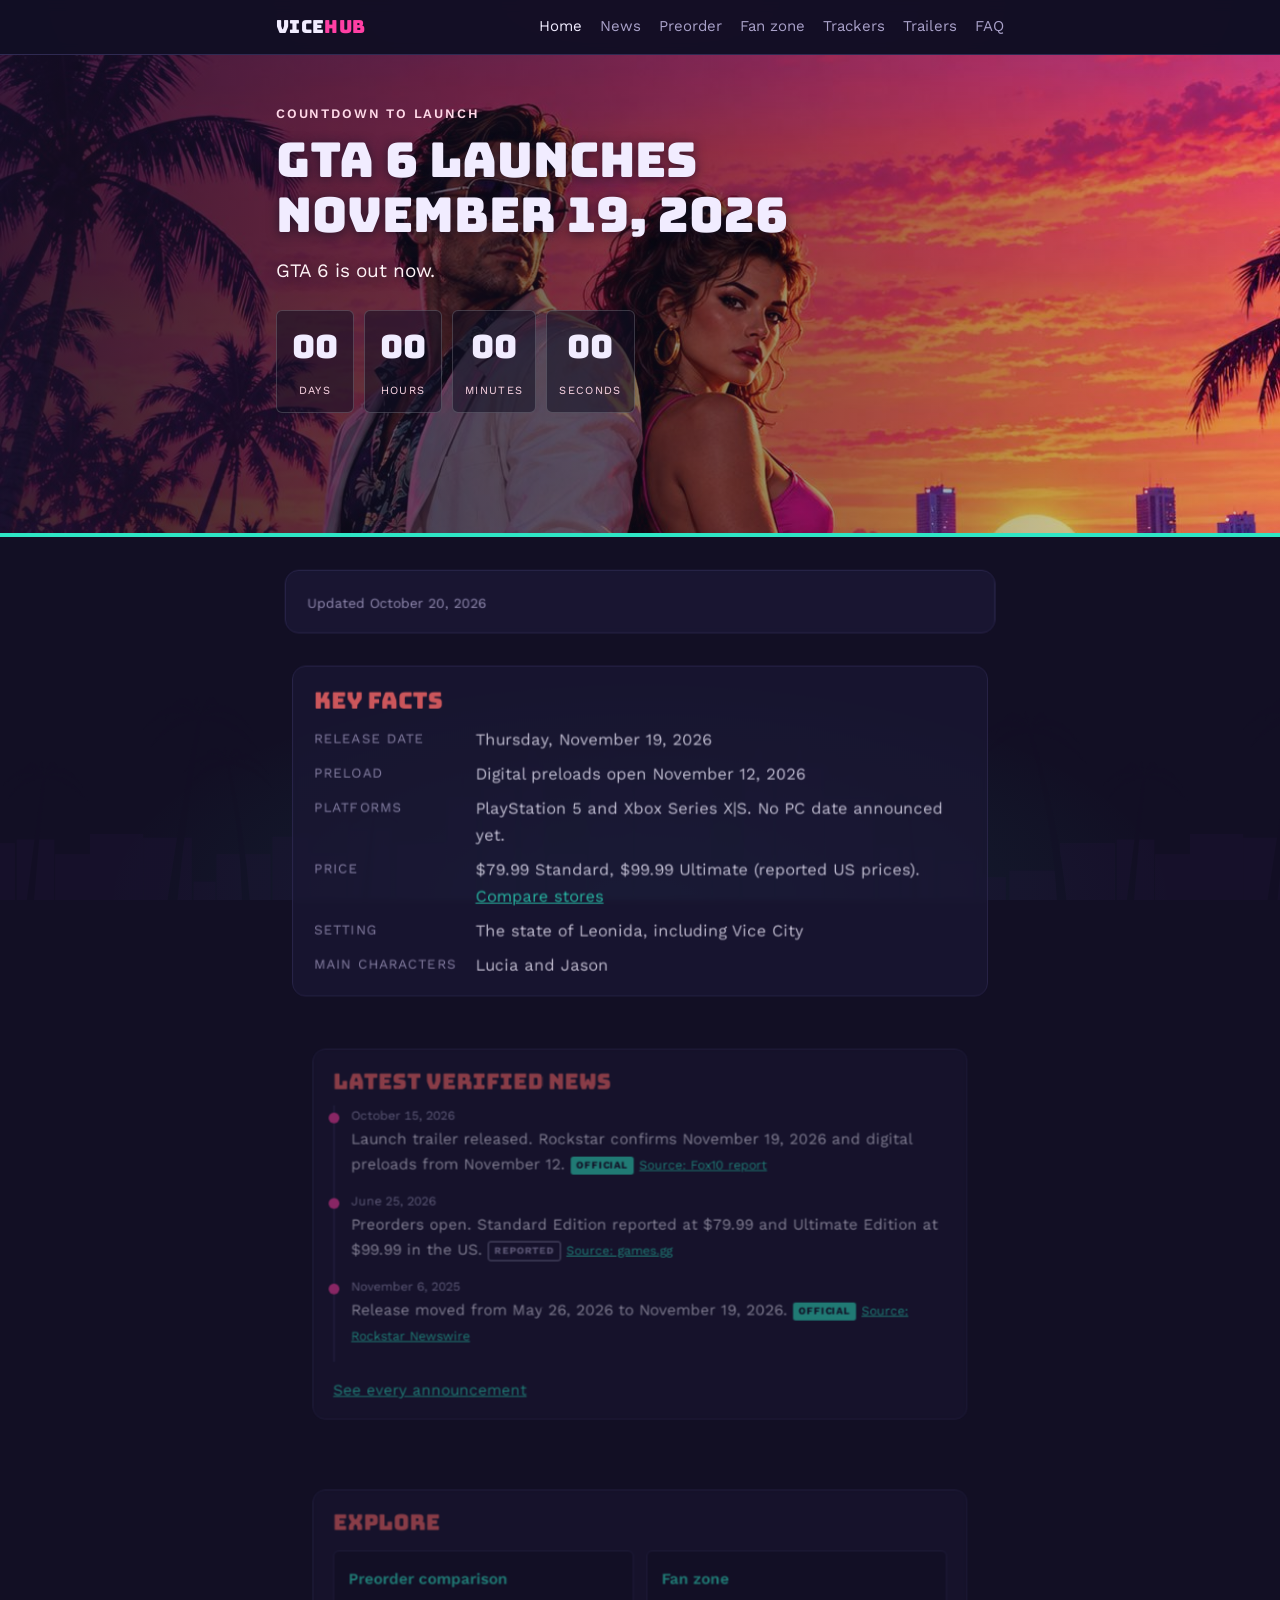
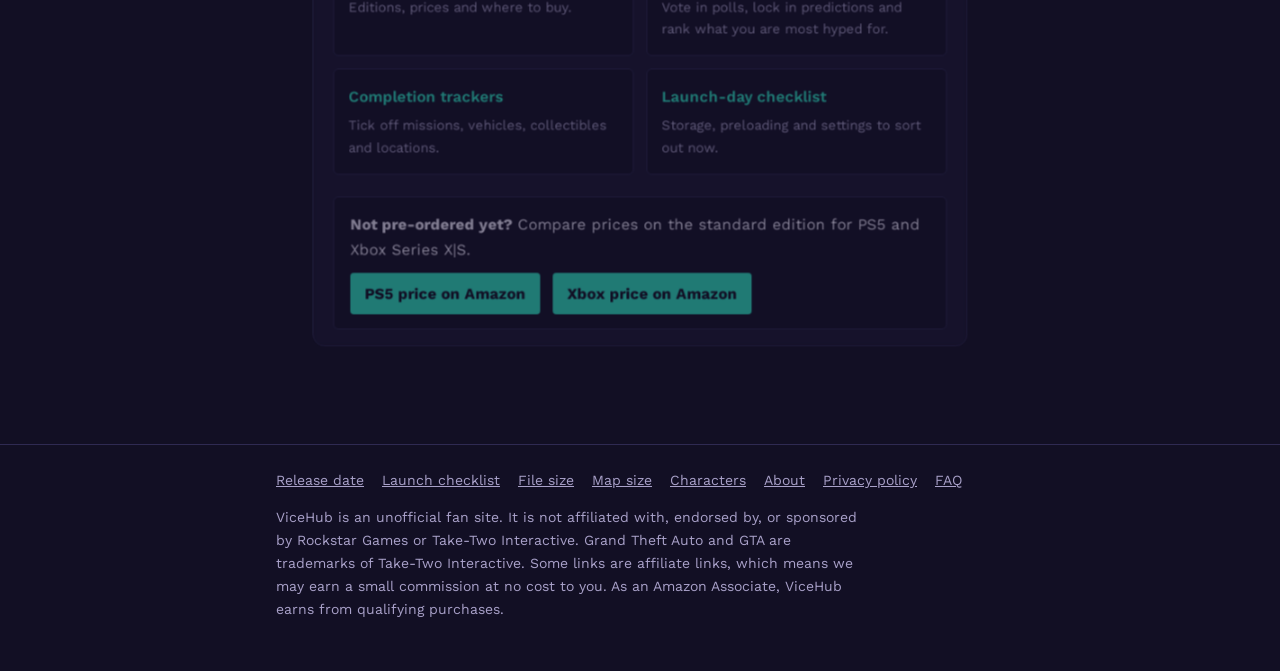
==== commit d11acb0a: "Replace hero sunset with new Vice City artwork Co-Authored-By: Claude Opus 5.5 <noreply@anthropic.co" ====
--- a/index.html
+++ b/index.html
@@ -11,7 +11,7 @@
 <meta property="og:type" content="website">
 <link rel="preconnect" href="https://fonts.googleapis.com">
 <link rel="stylesheet" href="https://fonts.googleapis.com/css2?family=Bungee&family=Work+Sans:wght@400;600;700&display=swap">
-<link rel="stylesheet" href="style.css?v=7">
+<link rel="stylesheet" href="style.css?v=8">
 <script async src="https://pagead2.googlesyndication.com/pagead/js/adsbygoogle.js?client=ca-pub-5385328860791776" crossorigin="anonymous"></script>
 </head>
 <body>
--- a/style.css
+++ b/style.css
@@ -204,22 +204,21 @@
   content: ""; position: fixed; inset: auto 0 0 0; height: 220px; z-index: -1; pointer-events: none;
   background: url("scene.svg?v=1") center bottom / auto 100% repeat-x; opacity: .22;
 }
-.hero { position: relative; overflow: hidden; isolation: isolate; }
-.hero::before {
-  content: ""; position: absolute; z-index: -1; right: 6%; bottom: 40px;
-  width: min(42vw, 320px); aspect-ratio: 1; border-radius: 50%;
-  background: linear-gradient(180deg, #ffe56b 0%, #ff9a4d 45%, #ff3fa4 100%);
-  -webkit-mask: linear-gradient(#000 50%, transparent 50%), repeating-linear-gradient(180deg, #000 0 12px, transparent 12px 19px);
-  mask: linear-gradient(#000 50%, transparent 50%), repeating-linear-gradient(180deg, #000 0 12px, transparent 12px 19px);
-  opacity: .85; filter: drop-shadow(0 0 40px rgba(255, 63, 164, .6));
-}
-.hero::after {
-  content: ""; position: absolute; z-index: -1; inset: auto 0 0 0; height: 150px; pointer-events: none;
-  background: url("scene.svg?v=1") center bottom / auto 100% repeat-x;
+.hero {
+  position: relative; overflow: hidden; isolation: isolate;
+  background:
+    linear-gradient(90deg, rgba(18, 15, 36, .82) 0%, rgba(18, 15, 36, .55) 45%, rgba(18, 15, 36, .1) 100%),
+    url("hero.jpg?v=1") center 45% / cover no-repeat,
+    #2a1650;
 }
 .hero .wrap { position: relative; padding-bottom: 120px; }
-.hero h1, .hero p.lede { text-shadow: 0 2px 12px rgba(18, 15, 36, .55); }
-@media (max-width: 600px) { .hero::after { height: 110px; } .hero .wrap { padding-bottom: 90px; } .hero::before { bottom: 30px; } }
+.hero h1, .hero p.lede { text-shadow: 0 2px 12px rgba(18, 15, 36, .7); }
+@media (max-width: 600px) {
+  .hero { background:
+    linear-gradient(180deg, rgba(18, 15, 36, .75) 0%, rgba(18, 15, 36, .45) 60%, rgba(18, 15, 36, .2) 100%),
+    url("hero.jpg?v=1") 60% 30% / cover no-repeat, #2a1650; }
+  .hero .wrap { padding-bottom: 90px; }
+}
 
 /* Animated section boxes (box.js scales them by distance from the middle of the screen). */
 .box {
